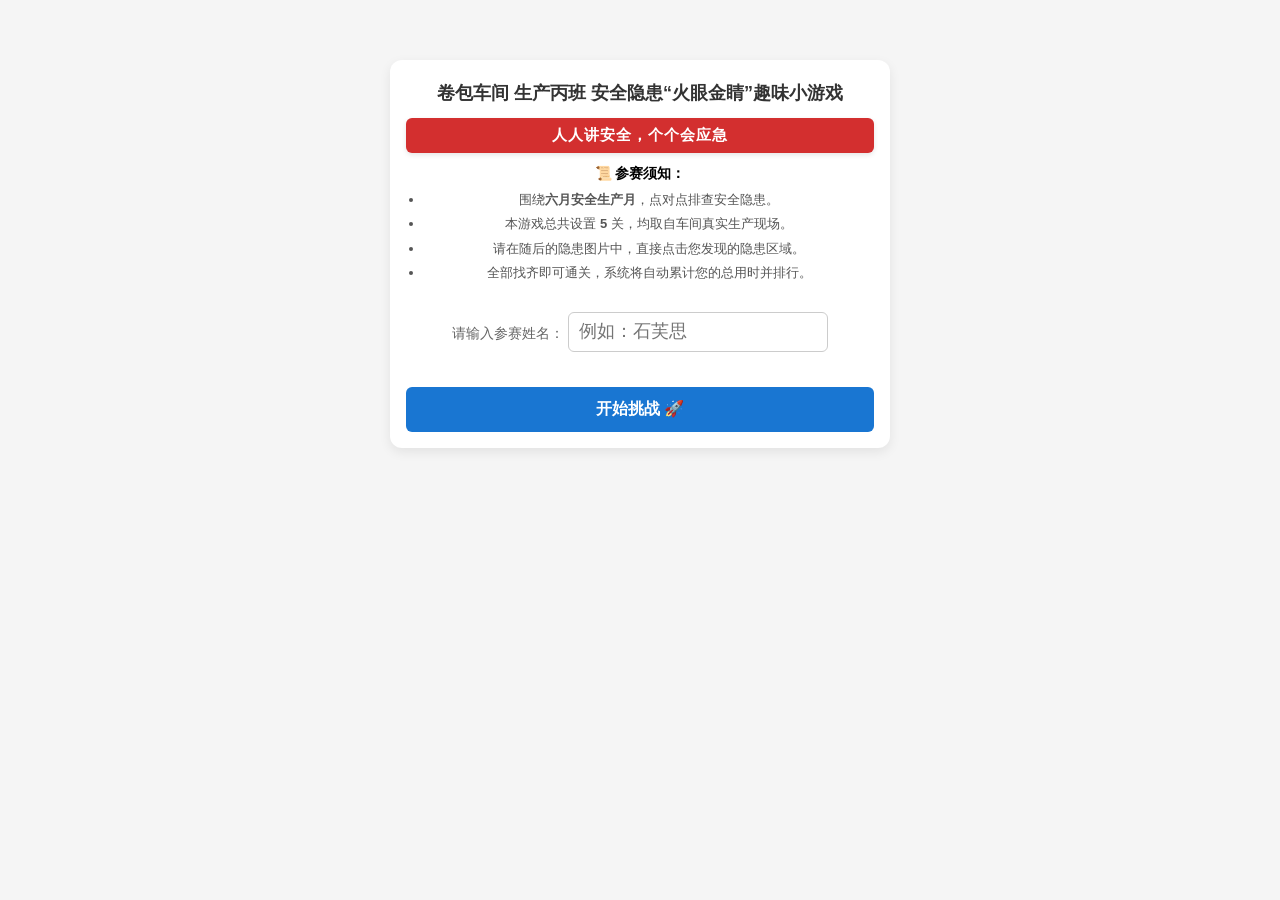
==== index.html @ e3a827d3 "Add files via upload" ====
<!DOCTYPE html>
<html lang="zh-CN">
<head>
    <meta charset="UTF-8">
    <meta name="viewport" content="width=device-width, initial-scale=1.0, maximum-scale=1.0, user-scalable=no, viewport-fit=cover">
    <title>卷包车间 生产丙班 安全隐患“火眼金睛”趣味小游戏</title>
    <link rel="stylesheet" href="style.css">
    <style>
        /* 📱 移动端全局重置：预防微信自带底色与多余滚动条 */
        * {
            box-sizing: border-box;
            -webkit-tap-highlight-color: transparent; /* 消除移动端点击高亮蓝框 */
        }
        body {
            margin: 0;
            padding: 10px;
            background-color: #f5f5f5;
            font-family: -apple-system, BlinkMacSystemFont, "Segoe UI", Roboto, Helvetica, Arial, sans-serif;
        }
        .container {
            max-width: 500px; /* 适配手机黄金宽度 */
            margin: 0 auto;
        }
        .card {
            background: #ffffff;
            border-radius: 12px;
            padding: 16px;
            box-shadow: 0 4px 12px rgba(0,0,0,0.08);
            margin-bottom: 15px;
        }
        h2 {
            font-size: 18px;
            text-align: center;
            line-height: 1.4;
            color: #333;
            margin-top: 5px;
        }
        /* 主题标语横幅排版自适应 */
        .slogan-banner {
            background: #d32f2f;
            color: #ffffff;
            padding: 8px 12px;
            font-weight: bold;
            font-size: 15px;
            letter-spacing: 1px;
            border-radius: 6px;
            margin: 12px 0;
            text-align: center;
            box-shadow: 0 2px 5px rgba(0,0,0,0.1);
        }
        /* 优化说明文字 */
        .rule-box h4 { margin: 5px 0; font-size: 14px; }
        .rule-box ul {
            padding-left: 18px;
            margin: 8px 0;
        }
        .rule-box li {
            margin-bottom: 6px;
            line-height: 1.4;
            font-size: 13px;
            color: #555;
        }
        /* 游戏图片容器适配 */
        #game-container {
            position: relative;
            display: block;
            width: 100%;
            margin: 10px auto;
            background: #000;
            border-radius: 8px;
            overflow: hidden;
        }
        #game-image {
            display: block;
            width: 100%;
            height: auto;
        }
        /* ✍️ 已改回红框：边框改为红色（#d32f2f），背景为半透明淡红 */
        .rect-marker {
            position: absolute;
            border: 3px solid #d32f2f;
            background-color: rgba(211, 47, 47, 0.2);
            box-sizing: border-box;
            z-index: 10;
        }
        /* 信息面板手机版并排栅格 */
        .info-panel {
            display: grid;
            grid-template-columns: 1fr 1fr;
            gap: 8px;
            margin-bottom: 10px;
        }
        .info-item {
            background: #f8f9fa;
            padding: 8px;
            border-radius: 6px;
            font-size: 12px;
            text-align: center;
            border: 1px solid #e9ecef;
        }
        .progress-highlight { color: #2e7d32; font-weight: bold; }
        .timer-highlight { color: #d32f2f; font-weight: bold; }
        
        /* 提示框与多隐患堆叠 */
        #message-box {
            margin-top: 10px;
            min-height: 50px;
        }
        .success-tip {
            background: #e8f5e9;
            border-left: 4px solid #2e7d32;
            padding: 10px;
            border-radius: 4px;
            font-size: 13px;
            color: #1b5e20;
        }
        .hazard-item-tip {
            margin-bottom: 8px;
            padding-bottom: 6px;
            border-bottom: 1px dashed rgba(46, 125, 50, 0.2);
        }
        .hazard-item-tip:last-child { margin-bottom: 0; padding-bottom: 0; border-bottom: none; }
        
        /* 按钮与交互 */
        .input-group { margin: 15px 0; }
        .input-group input {
            width: 100%;
            padding: 12px;
            border: 1px solid #ccc;
            border-radius: 6px;
            font-size: 15px;
            margin-top: 5px;
        }
        /* ✍️ 首页开始挑战按钮：已按要求改为蓝色（#1976d2） */
        .btn-primary {
            background-color: #1976d2;
            color: white;
            border: none;
            padding: 12px;
            font-size: 16px;
            font-weight: bold;
            border-radius: 6px;
            width: 100%;
            cursor: pointer;
        }
        .btn-primary:hover {
            background-color: #115293;
        }
        .btn-next-step {
            background-color: #2e7d32;
            color: white;
            border: none;
            padding: 12px;
            font-size: 16px;
            font-weight: bold;
            border-radius: 6px;
            width: 100%;
            cursor: pointer;
            margin-top: 10px;
            animation: pulse 1.5s infinite;
        }
        
        /* 排行榜自适应表格 */
        .leaderboard-box {
            background: #fff;
            border-radius: 8px;
            padding: 10px;
        }
        .leaderboard-title {
            font-weight: bold;
            color: #333;
            margin-bottom: 8px;
            font-size: 15px;
            text-align: center;
        }
        .leaderboard-table {
            width: 100%;
            border-collapse: collapse;
            font-size: 13px;
        }
        .leaderboard-table th, .leaderboard-table td {
            padding: 8px 4px;
            text-align: center;
            border-bottom: 1px solid #eee;
        }
        .rank-1 { color: #d32f2f; font-weight: bold; }
        .rank-2 { color: #ef6c00; font-weight: bold; }
        .rank-3 { color: #fbc02d; font-weight: bold; }

        @keyframes pulse {
            0% { transform: scale(1); }
            50% { transform: scale(1.01); }
            100% { transform: scale(1); }
        }
    </style>
</head>
<body>

    <div class="container">
        <div id="start-screen" class="card">
            <h2>卷包车间 生产丙班 安全隐患“火眼金睛”趣味小游戏</h2>
            <div class="slogan-banner">人人讲安全，个个会应急</div>

            <div class="rule-box">
                <h4>📜 参赛须知：</h4>
                <ul>
                    <li>围绕<strong>六月安全生产月</strong>，点对点排查安全隐患。</li>
                    <li>本游戏总共设置 <strong>5</strong> 关，均取自车间真实生产现场。</li>
                    <li>请在随后的隐患图片中，直接点击您发现的隐患区域。</li>
                    <li>全部找齐即可通关，系统将自动累计您的总用时并排行。</li>
                </ul>
            </div>
            <div class="input-group">
                <label for="player-name" style="font-size: 14px; color: #666;">请输入参赛姓名：</label>
                <input type="text" id="player-name" placeholder="例如：石芙思" autocomplete="off">
            </div>
            <button id="start-btn" class="btn-primary">开始挑战 🚀</button>
        </div>

        <div id="game-screen" class="card" style="display: none;">
            <div class="info-panel">
                <div id="player-display" class="info-item">当前玩家：-</div>
                <div id="level-display" class="info-item">第 1 / 5 关</div>
                <div id="progress" class="info-item progress-highlight">已找到：0 / 0</div>
                <div id="timer" class="info-item timer-highlight">用时：0 秒</div>
            </div>

            <div id="game-container">
                <img id="game-image" src="" alt="安全隐患图片" draggable="false">
            </div>

            <div id="message-box">
                <div id="message" style="text-align:center; font-size:14px; color:#666;">🎯 请点击图片找出本处隐藏的安全隐患！</div>
            </div>
            
            <div id="action-area" style="display: none;">
                <button id="next-stage-btn" class="btn-next-step">下一关 ➡️</button>
            </div>
        </div>

        <div id="finish-screen" class="card" style="display: none;">
            <div style="background:#2e7d32; color:white; text-align:center; padding:10px; border-radius:6px; font-weight:bold; margin-bottom:10px;">🎉 恭喜通关！</div>
            <h3 id="finish-player" style="text-align:center; margin:5px 0; font-size:16px;">参赛员工：-</h3>
            <h2 id="final-time" style="color: #d32f2f; margin: 10px 0; text-align:center;">最终通关成绩：- 秒</h2>
            
            <hr style="border: 0; border-top: 1px dashed #ccc; margin: 15px 0;">
            
            <div id="leaderboard-area"></div>
            
            <button onclick="window.location.reload();" style="background:#666; color:white; border:none; padding:12px; font-size:15px; border-radius:6px; margin-top: 15px; width: 100%;">再玩一次 🔄</button>
        </div>
    </div>

    <script>
        const startScreen = document.getElementById("start-screen");
        const gameScreen = document.getElementById("game-screen");
        const finishScreen = document.getElementById("finish-screen");
        const startBtn = document.getElementById("start-btn");
        const playerNameInput = document.getElementById("player-name");
        const playerDisplay = document.getElementById("player-display");
        const levelDisplay = document.getElementById("level-display");
        const progressDisplay = document.getElementById("progress");
        const timerDisplay = document.getElementById("timer");
        const image = document.getElementById("game-image");
        const message = document.getElementById("message");
        const finishPlayer = document.getElementById("finish-player");
        const finalTime = document.getElementById("final-time");
        
        const actionArea = document.getElementById("action-area");
        const nextStageBtn = document.getElementById("next-stage-btn");

        let playerName = "";
        let startTime;
        let timerInterval;
        let currentLevel = 0;
        let foundHazards = [];
        let isLevelCompleted = false;

        const levels = [
            {
                image: "images/photo1.jpg",
                hazards: [
                    { xMin: 0.355, yMin: 0.080, xMax: 0.770, yMax: 0.295, title: "警示标识翘边脱落", desc: "“当心触电”安全警示标识脱胶翘起，未起到牢固标识提示作用。" },
                    { xMin: 0.180, yMin: 0.608, xMax: 0.440, yMax: 0.877, title: "工业插座保护盖未关闭", desc: "区域内多个蓝色及红色插座的保护盖均处于敞开状态，极易积灰受潮或引发触电。" }
                ]
            },
            {
                image: "images/photo2.jpg",
                hazards: [
                    { xMin: 0.115, yMin: 0.165, xMax: 0.595, yMax: 0.810, title: "消防安全门未关闭", desc: "破支室的常闭式防火消防门处于大开状态，属于消防隐患。" }
                ]
            },
            {
                image: "images/photo3.jpg",
                hazards: [
                    { xMin: 0.655, yMin: 0.295, xMax: 0.840, yMax: 0.445, title: "现场违规佩戴娱乐耳机", desc: "生产作业人员佩戴蓝牙耳机，无法有效保护听力健康，也会导致分心。" }
                ]
            },
            {
                image: "images/photo4.jpg",
                hazards: [
                    { xMin: 0.295, yMin: 0.795, xMax: 0.575, yMax: 1.000, title: "机台上遗留内六角扳手", desc: "工具随意搁置在机台表面，有可能因震动滑落卷入机械引发伤害。" }
                ]
            },
            {
                image: "images/photo5.jpg",
                hazards: [
                    { xMin: 0.400, yMin: 0.095, xMax: 0.680, yMax: 0.295, title: "上方灭火器压力超标", desc: "灭火器指针位于黄色超压区域，长时间高压可能导致瓶体损伤。" },
                    { xMin: 0.400, yMin: 0.755, xMax: 0.680, yMax: 0.965, title: "下方灭火器压力不足", desc: "灭火器压力表指针明显停留在红色欠压区域，火灾时将无法正常喷射。" }
                ]
            }
        ];

        startBtn.addEventListener("click", () => {
            playerName = playerNameInput.value.trim();
            if (playerName === "") {
                alert("请输入姓名");
                return;
            }
            startScreen.style.display = "none";
            gameScreen.style.display = "block";
            playerDisplay.innerHTML = "当前玩家：" + playerName;

            startTime = Date.now();
            timerInterval = setInterval(updateTimer, 1000);
            loadLevel(0);
        });

        function updateTimer() {
            if (isLevelCompleted) return;
            const seconds = Math.floor((Date.now() - startTime) / 1000);
            timerDisplay.innerHTML = "用时：" + seconds + " 秒";
        }

        function loadLevel(index) {
            currentLevel = index;
            foundHazards = [];
            isLevelCompleted = false;
            clearMarkers();
            actionArea.style.display = "none"; 
            message.className = ""; 

            const level = levels[index];
            image.src = level.image;

            levelDisplay.innerHTML = "第 " + (index + 1) + " / " + levels.length + " 关";
            progressDisplay.innerHTML = "已找到：" + 0 + " / " + level.hazards.length;
            message.innerHTML = "🎯 请点击图片找出本处隐藏的安全隐患！";
        }

        image.addEventListener("click", (e) => {
            if (isLevelCompleted) return; 

            const rect = image.getBoundingClientRect();
            const clickX = (e.clientX - rect.left) / rect.width;
            const clickY = (e.clientY - rect.top) / rect.height;

            const hazards = levels[currentLevel].hazards;
            let hit = false;

            hazards.forEach((h, index) => {
                if (foundHazards.includes(index)) return;

                if (clickX >= h.xMin && clickX <= h.xMax && clickY >= h.yMin && clickY <= h.yMax) {
                    hit = true;
                    foundHazards.push(index);
                    showRectMarker(h.xMin, h.yMin, h.xMax, h.yMax);

                    if (foundHazards.length === 1) {
                        message.innerHTML = "";
                    }
                    message.className = "success-tip";
                    
                    message.innerHTML += `
                        <div class="hazard-item-tip">
                            <strong>🏆 成功找出：【${h.title}】</strong><br>
                            ⚠️ <em>风险剖析：</em>${h.desc}
                        </div>
                    `;
                    
                    progressDisplay.innerHTML = "已找到：" + foundHazards.length + " / " + hazards.length;

                    if (foundHazards.length === hazards.length) {
                        isLevelCompleted = true; 
                        if (currentLevel === levels.length - 1) {
                            nextStageBtn.innerHTML = "游戏结束 (查看排行) 🏁";
                        } else {
                            nextStageBtn.innerHTML = "下一关 ➡️";
                        }
                        actionArea.style.display = "block";
                    }
                }
            });

            if (!hit) {
                const errTip = document.createElement("div");
                errTip.style.color = "#d32f2f";
                errTip.style.fontSize = "13px";
                errTip.style.marginTop = "5px";
                errTip.innerText = "❌ 观察得再仔细一点，此处未发现明显安全隐患。";
                
                const oldErr = message.querySelector(".click-error-temp");
                if(oldErr) oldErr.remove();
                
                errTip.className = "click-error-temp";
                message.appendChild(errTip);
            }
        });

        nextStageBtn.addEventListener("click", () => {
            if (currentLevel === levels.length - 1) {
                finishGame(); 
            } else {
                loadLevel(currentLevel + 1); 
            }
        });

        function showRectMarker(xMin, yMin, xMax, yMax) {
            const rectMarker = document.createElement("div");
            rectMarker.className = "rect-marker";
            rectMarker.style.left = (xMin * 100) + "%";
            rectMarker.style.top = (yMin * 100) + "%";
            rectMarker.style.width = ((xMax - xMin) * 100) + "%";
            rectMarker.style.height = ((yMax - yMin) * 100) + "%";
            document.getElementById("game-container").appendChild(rectMarker);
        }

        function clearMarkers() {
            document.querySelectorAll(".rect-marker").forEach(m => m.remove());
        }

        function finishGame() {
            clearInterval(timerInterval);
            gameScreen.style.display = "none";
            finishScreen.style.display = "block";
            
            const totalSeconds = Math.floor((Date.now() - startTime) / 1000);
            finishPlayer.innerHTML = "参赛员工：" + playerName;
            finalTime.innerHTML = "最终通关成绩：" + totalSeconds + " 秒";
            
            saveScoreToLeaderboard(playerName, totalSeconds);
        }

        function saveScoreToLeaderboard(name, time) {
            let scores = JSON.parse(localStorage.getItem("safety_leaderboard")) || [];
            const existingIndex = scores.findIndex(item => item.name === name);
            if (existingIndex > -1) { 
                if (time < scores[existingIndex].time) { scores[existingIndex].time = time; } 
            } else { 
                scores.push({ name: name, time: time, date: new Date().toLocaleString() }); 
            }
            scores.sort((a, b) => a.time - b.time);
            localStorage.setItem("safety_leaderboard", JSON.stringify(scores));
            renderLeaderboard(scores);
        }

        function renderLeaderboard(scores) {
            let boardBox = document.getElementById("leaderboard-area");
            if (!boardBox) {
                boardBox = document.createElement("div");
                boardBox.id = "leaderboard-area";
                boardBox.className = "leaderboard-box";
                finishScreen.appendChild(boardBox);
            }
            
            let rowsHtml = "";
            scores.slice(0, 10).forEach((item, idx) => {
                let rankClass = idx < 3 ? `rank-${idx + 1}` : "";
                rowsHtml += `
                    <tr>
                        <td class="${rankClass}">第 ${idx + 1} 名</td>
                        <td><strong>${item.name}</strong></td>
                        <td style="color:#d32f2f; font-weight:bold;">${item.time} 秒</td>
                    </tr>
                `;
            });

            boardBox.innerHTML = `
                <div class="leaderboard-title">📊 “火眼金睛” · 实时排行榜</div>
                <table class="leaderboard-table">
                    <thead>
                        <tr><th>名次</th><th>姓名</th><th>时间</th></tr>
                    </thead>
                    <tbody>
                        ${rowsHtml || '<tr><td colspan="3" style="text-align:center;">暂无挑战记录数据</td></tr>'}
                    </tbody>
                </table>
            `;
        }
    </script>
</body>
</html>
---- style.css ----
body {

    margin: 0;

    padding: 20px;

    font-family: "Microsoft YaHei", sans-serif;

    background: #f5f7fa;

    text-align: center;
}

.card {

    max-width: 700px;

    margin: 50px auto;

    background: white;

    padding: 30px;

    border-radius: 12px;

    box-shadow: 0 2px 10px rgba(0,0,0,0.1);
}

h1 {

    color: #d32f2f;

    margin-bottom: 10px;
}

h2 {

    margin: 8px 0;
}

.tip {

    color: #666;

    margin: 20px 0;
}

#player-name {

    width: 260px;

    height: 40px;

    font-size: 18px;

    padding: 5px 10px;

    margin-top: 15px;
}

button {

    margin-top: 20px;

    width: 160px;

    height: 45px;

    font-size: 18px;

    cursor: pointer;

    border: none;

    border-radius: 8px;

    background: #1976d2;

    color: white;
}

button:hover {

    opacity: 0.9;
}

.header {

    margin-bottom: 15px;
}

.info-panel {

    display: flex;

    justify-content: center;

    flex-wrap: wrap;

    gap: 15px;

    margin-bottom: 15px;
}

.info-panel div {

    background: white;

    padding: 10px 15px;

    border-radius: 8px;

    box-shadow: 0 1px 5px rgba(0,0,0,0.1);

    font-weight: bold;
}

#timer {

    color: #d32f2f;
}

#game-container {

    position: relative;

    display: inline-block;

    max-width: 95vw;
}

#game-image {

    max-width: 95vw;

    max-height: 75vh;

    border: 2px solid #ccc;

    border-radius: 8px;

    display: block;
}

.marker {

    position: absolute;

    width: 40px;

    height: 40px;

    border: 4px solid red;

    border-radius: 50%;

    pointer-events: none;

    box-sizing: border-box;

    transform: translate(-50%, -50%);
}

#message {

    margin-top: 20px;

    font-size: 20px;

    font-weight: bold;

    min-height: 80px;
}

#coords {

    margin-top: 10px;

    color: #888;

    font-size: 14px;
}

.success {

    color: green;
}

.error {

    color: red;
}

#finish-screen {

    margin-top: 50px;
}

#final-time {

    color: #d32f2f;
}

@media (max-width: 768px) {

    body {

        padding: 10px;
    }

    h1 {

        font-size: 24px;
    }

    h2 {

        font-size: 18px;
    }

    .info-panel {

        gap: 8px;
    }

    .info-panel div {

        font-size: 14px;
    }

    button {

        width: 140px;

        height: 42px;
    }
}
/* 1. 放大一倍的贴纸翘边红圈样式 */
.large-marker {
    width: 80px !important;       /* 宽度加倍（原先如果是40px的话） */
    height: 80px !important;      /* 高度加倍 */
    margin-left: -40px !important; /* 维持圆心居中对齐 */
    margin-top: -40px !important;  /* 维持圆心居中对齐 */
    border: 4px solid #ff0000 !important; /* 让大圈更显眼 */
}

/* 2. 插座专用：红色边框判定矩形框 */
.rect-marker {
    position: absolute;
    border: 3px solid #ff0000;
    background-color: rgba(255, 0, 0, 0.15); /* 淡淡的半透明红色填充，效果极佳 */
    box-shadow: 0 0 10px #ff0000;
    pointer-events: none; /* 防止遮挡后续点击 */
    box-sizing: border-box;
    z-index: 10;
}
.rect-marker {
    position: absolute;
    border: 3px solid #ff0000;
    background-color: rgba(255, 0, 0, 0.18); /* 极佳的视觉高亮填充 */
    box-shadow: 0 0 12px #ff0000;
    pointer-events: none;
    box-sizing: border-box;
    z-index: 10;
    border-radius: 4px; /* 让直角稍微圆滑一点，更好看 */
}
.rect-marker {
    position: absolute;
    border: 3px solid #f44336;
    background-color: rgba(244, 67, 54, 0.25); /* 25% 不透明度的亮红，完美匹配你画图的视觉反馈 */
    box-shadow: 0 0 10px #f44336;
    pointer-events: none; /* 极其重要：确保生成红框后不会阻挡后续其他地方的点击 */
    box-sizing: border-box;
    z-index: 10;
}
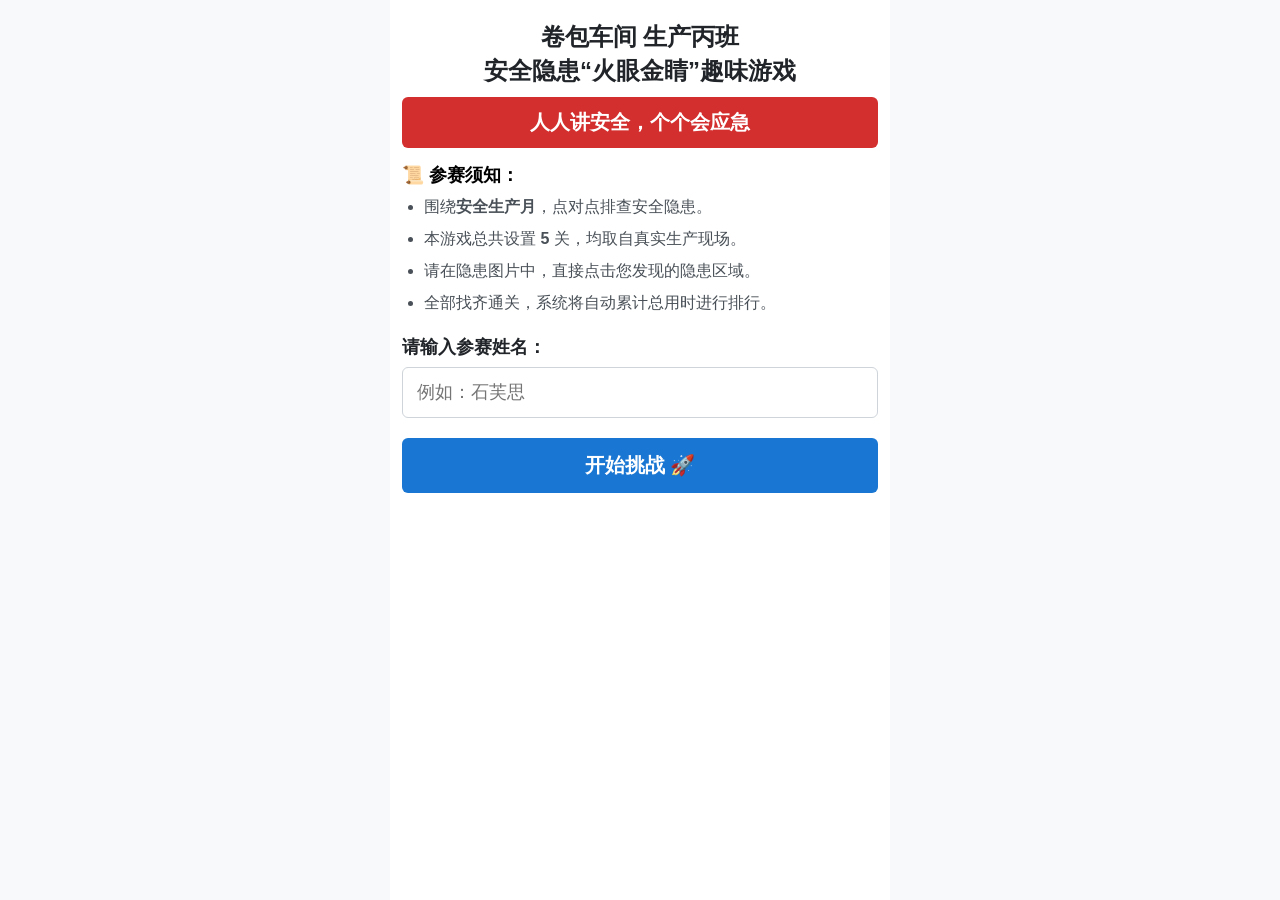
==== commit 477a11b1: "Add files via upload" ====
--- a/index.html
+++ b/index.html
@@ -3,71 +3,63 @@
 <head>
     <meta charset="UTF-8">
     <meta name="viewport" content="width=device-width, initial-scale=1.0, maximum-scale=1.0, user-scalable=no, viewport-fit=cover">
-    <title>卷包车间 生产丙班 安全隐患“火眼金睛”趣味小游戏</title>
-    <link rel="stylesheet" href="style.css">
+    <title>卷包车间 生产丙班 安全隐患“火眼金睛”</title>
+    <script src="https://cdn.jsdelivr.net/npm/leancloud-storage@4.12.0/dist/av-min.js"></script>
     <style>
-        /* 📱 移动端全局重置：预防微信自带底色与多余滚动条 */
         * {
             box-sizing: border-box;
-            -webkit-tap-highlight-color: transparent; /* 消除移动端点击高亮蓝框 */
+            -webkit-tap-highlight-color: transparent;
         }
         body {
             margin: 0;
-            padding: 10px;
-            background-color: #f5f5f5;
-            font-family: -apple-system, BlinkMacSystemFont, "Segoe UI", Roboto, Helvetica, Arial, sans-serif;
+            padding: 0;
+            background-color: #f8f9fa;
+            font-family: -apple-system, BlinkMacSystemFont, "Segoe UI", Roboto, sans-serif;
+            color: #212529;
         }
         .container {
-            max-width: 500px; /* 适配手机黄金宽度 */
+            width: 100%;
+            max-width: 500px;
             margin: 0 auto;
-        }
+            min-height: 100vh;
+            display: flex;
+            flex-direction: column;
+        }
+        
         .card {
             background: #ffffff;
-            border-radius: 12px;
-            padding: 16px;
-            box-shadow: 0 4px 12px rgba(0,0,0,0.08);
-            margin-bottom: 15px;
-        }
+            padding: 12px;
+            width: 100%;
+            flex: 1;
+        }
+        
+        /* 标题字号加大 */
         h2 {
-            font-size: 18px;
+            font-size: 24px;
             text-align: center;
             line-height: 1.4;
-            color: #333;
-            margin-top: 5px;
-        }
-        /* 主题标语横幅排版自适应 */
+            margin: 8px 0;
+        }
         .slogan-banner {
             background: #d32f2f;
             color: #ffffff;
-            padding: 8px 12px;
+            padding: 12px;
             font-weight: bold;
-            font-size: 15px;
-            letter-spacing: 1px;
-            border-radius: 6px;
-            margin: 12px 0;
+            font-size: 20px;
+            border-radius: 6px;
+            margin: 10px 0 15px 0;
             text-align: center;
-            box-shadow: 0 2px 5px rgba(0,0,0,0.1);
-        }
-        /* 优化说明文字 */
-        .rule-box h4 { margin: 5px 0; font-size: 14px; }
-        .rule-box ul {
-            padding-left: 18px;
-            margin: 8px 0;
-        }
-        .rule-box li {
-            margin-bottom: 6px;
-            line-height: 1.4;
-            font-size: 13px;
-            color: #555;
-        }
-        /* 游戏图片容器适配 */
+        }
+        .rule-box h4 { margin: 8px 0; font-size: 18px; color: #000; }
+        .rule-box ul { padding-left: 22px; margin: 8px 0; }
+        .rule-box li { margin-bottom: 8px; line-height: 1.5; font-size: 16px; color: #495057; }
+        
         #game-container {
             position: relative;
             display: block;
             width: 100%;
-            margin: 10px auto;
+            margin: 0 auto 6px auto; /* 压缩间距 */
             background: #000;
-            border-radius: 8px;
             overflow: hidden;
         }
         #game-image {
@@ -75,143 +67,115 @@
             width: 100%;
             height: auto;
         }
-        /* ✍️ 已改回红框：边框改为红色（#d32f2f），背景为半透明淡红 */
         .rect-marker {
             position: absolute;
-            border: 3px solid #d32f2f;
-            background-color: rgba(211, 47, 47, 0.2);
+            border: 3.5px solid #d32f2f;
+            background-color: rgba(211, 47, 47, 0.22);
             box-sizing: border-box;
             z-index: 10;
         }
-        /* 信息面板手机版并排栅格 */
+        
+        /* 顶部状态栏字号明显放大，加粗显示 */
         .info-panel {
             display: grid;
             grid-template-columns: 1fr 1fr;
-            gap: 8px;
-            margin-bottom: 10px;
+            gap: 6px;
+            margin-bottom: 6px;
         }
         .info-item {
-            background: #f8f9fa;
-            padding: 8px;
-            border-radius: 6px;
-            font-size: 12px;
+            background: #f1f3f5;
+            padding: 8px 4px;
+            border-radius: 6px;
+            font-size: 16px;
+            font-weight: bold;
             text-align: center;
-            border: 1px solid #e9ecef;
-        }
-        .progress-highlight { color: #2e7d32; font-weight: bold; }
-        .timer-highlight { color: #d32f2f; font-weight: bold; }
-        
-        /* 提示框与多隐患堆叠 */
+            border: 1px solid #dee2e6;
+        }
+        .progress-highlight { color: #2e7d32; }
+        .timer-highlight { color: #d32f2f; }
+        
+        /* 底部提示框极致优化：字号大，压缩无用补白 */
         #message-box {
-            margin-top: 10px;
-            min-height: 50px;
+            margin-top: 2px;
+            min-height: 40px;
         }
         .success-tip {
             background: #e8f5e9;
-            border-left: 4px solid #2e7d32;
-            padding: 10px;
+            border-left: 6px solid #2e7d32;
+            padding: 6px 10px;
             border-radius: 4px;
-            font-size: 13px;
+            font-size: 17px;
             color: #1b5e20;
+            line-height: 1.4;
         }
         .hazard-item-tip {
-            margin-bottom: 8px;
-            padding-bottom: 6px;
-            border-bottom: 1px dashed rgba(46, 125, 50, 0.2);
-        }
-        .hazard-item-tip:last-child { margin-bottom: 0; padding-bottom: 0; border-bottom: none; }
-        
-        /* 按钮与交互 */
-        .input-group { margin: 15px 0; }
+            margin-bottom: 2px;
+            padding-bottom: 2px;
+        }
+        
+        .input-group { margin: 20px 0; }
+        .input-group label { font-size: 18px; font-weight: bold; }
         .input-group input {
             width: 100%;
-            padding: 12px;
-            border: 1px solid #ccc;
-            border-radius: 6px;
-            font-size: 15px;
-            margin-top: 5px;
-        }
-        /* ✍️ 首页开始挑战按钮：已按要求改为蓝色（#1976d2） */
+            padding: 14px;
+            border: 1px solid #ced4da;
+            border-radius: 6px;
+            font-size: 18px;
+            margin-top: 8px;
+        }
+        
+        /* 下一关按钮 */
         .btn-primary {
             background-color: #1976d2;
             color: white;
             border: none;
-            padding: 12px;
-            font-size: 16px;
+            padding: 14px;
+            font-size: 20px;
             font-weight: bold;
             border-radius: 6px;
             width: 100%;
             cursor: pointer;
-        }
-        .btn-primary:hover {
-            background-color: #115293;
         }
         .btn-next-step {
             background-color: #2e7d32;
             color: white;
             border: none;
-            padding: 12px;
-            font-size: 16px;
+            padding: 14px;
+            font-size: 20px;
             font-weight: bold;
             border-radius: 6px;
             width: 100%;
             cursor: pointer;
-            margin-top: 10px;
-            animation: pulse 1.5s infinite;
-        }
-        
-        /* 排行榜自适应表格 */
-        .leaderboard-box {
-            background: #fff;
-            border-radius: 8px;
-            padding: 10px;
-        }
-        .leaderboard-title {
-            font-weight: bold;
-            color: #333;
-            margin-bottom: 8px;
-            font-size: 15px;
-            text-align: center;
-        }
-        .leaderboard-table {
-            width: 100%;
-            border-collapse: collapse;
-            font-size: 13px;
-        }
-        .leaderboard-table th, .leaderboard-table td {
-            padding: 8px 4px;
-            text-align: center;
-            border-bottom: 1px solid #eee;
-        }
+            margin-top: 4px;
+        }
+        
+        .leaderboard-box { background: #fff; border-radius: 8px; padding: 5px; }
+        .leaderboard-title { font-weight: bold; color: #333; margin-bottom: 10px; font-size: 18px; text-align: center; }
+        .leaderboard-table { width: 100%; border-collapse: collapse; font-size: 16px; }
+        .leaderboard-table th, .leaderboard-table td { padding: 10px 4px; text-align: center; border-bottom: 1px solid #dee2e6; }
         .rank-1 { color: #d32f2f; font-weight: bold; }
         .rank-2 { color: #ef6c00; font-weight: bold; }
         .rank-3 { color: #fbc02d; font-weight: bold; }
-
-        @keyframes pulse {
-            0% { transform: scale(1); }
-            50% { transform: scale(1.01); }
-            100% { transform: scale(1); }
-        }
     </style>
 </head>
 <body>
 
     <div class="container">
         <div id="start-screen" class="card">
-            <h2>卷包车间 生产丙班 安全隐患“火眼金睛”趣味小游戏</h2>
+            <h2>卷包车间 生产丙班<br>安全隐患“火眼金睛”趣味游戏</h2>
             <div class="slogan-banner">人人讲安全，个个会应急</div>
 
             <div class="rule-box">
                 <h4>📜 参赛须知：</h4>
                 <ul>
-                    <li>围绕<strong>六月安全生产月</strong>，点对点排查安全隐患。</li>
-                    <li>本游戏总共设置 <strong>5</strong> 关，均取自车间真实生产现场。</li>
-                    <li>请在随后的隐患图片中，直接点击您发现的隐患区域。</li>
-                    <li>全部找齐即可通关，系统将自动累计您的总用时并排行。</li>
+                    <li>围绕<strong>安全生产月</strong>，点对点排查安全隐患。</li>
+                    <li>本游戏总共设置 <strong>5</strong> 关，均取自真实生产现场。</li>
+                    <li>请在隐患图片中，直接点击您发现的隐患区域。</li>
+                    <li>全部找齐通关，系统将自动累计总用时进行排行。</li>
                 </ul>
             </div>
             <div class="input-group">
-                <label for="player-name" style="font-size: 14px; color: #666;">请输入参赛姓名：</label>
+                <label for="player-name">请输入参赛姓名：</label>
                 <input type="text" id="player-name" placeholder="例如：石芙思" autocomplete="off">
             </div>
             <button id="start-btn" class="btn-primary">开始挑战 🚀</button>
@@ -219,7 +183,7 @@
 
         <div id="game-screen" class="card" style="display: none;">
             <div class="info-panel">
-                <div id="player-display" class="info-item">当前玩家：-</div>
+                <div id="player-display" class="info-item">玩家：-</div>
                 <div id="level-display" class="info-item">第 1 / 5 关</div>
                 <div id="progress" class="info-item progress-highlight">已找到：0 / 0</div>
                 <div id="timer" class="info-item timer-highlight">用时：0 秒</div>
@@ -230,7 +194,7 @@
             </div>
 
             <div id="message-box">
-                <div id="message" style="text-align:center; font-size:14px; color:#666;">🎯 请点击图片找出本处隐藏的安全隐患！</div>
+                <div id="message" style="text-align:center; font-size:16px; font-weight: 500; color:#555; padding: 2px 0;">🎯 请点击图片找出本处隐藏的安全隐患！</div>
             </div>
             
             <div id="action-area" style="display: none;">
@@ -239,19 +203,32 @@
         </div>
 
         <div id="finish-screen" class="card" style="display: none;">
-            <div style="background:#2e7d32; color:white; text-align:center; padding:10px; border-radius:6px; font-weight:bold; margin-bottom:10px;">🎉 恭喜通关！</div>
-            <h3 id="finish-player" style="text-align:center; margin:5px 0; font-size:16px;">参赛员工：-</h3>
-            <h2 id="final-time" style="color: #d32f2f; margin: 10px 0; text-align:center;">最终通关成绩：- 秒</h2>
+            <div style="background:#2e7d32; color:white; text-align:center; padding:12px; border-radius:6px; font-weight:bold; font-size: 20px; margin-bottom:12px;">🎉 恭喜通关！</div>
+            <h3 id="finish-player" style="text-align:center; margin:5px 0; font-size:20px;">参赛员工：-</h3>
+            <h2 id="final-time" style="color: #d32f2f; margin: 10px 0; text-align:center; font-size: 26px;">最终通关成绩：- 秒</h2>
             
             <hr style="border: 0; border-top: 1px dashed #ccc; margin: 15px 0;">
             
             <div id="leaderboard-area"></div>
             
-            <button onclick="window.location.reload();" style="background:#666; color:white; border:none; padding:12px; font-size:15px; border-radius:6px; margin-top: 15px; width: 100%;">再玩一次 🔄</button>
+            <button onclick="window.location.reload();" style="background:#666; color:white; border:none; padding:14px; font-size:18px; font-weight:bold; border-radius:6px; margin-top: 15px; width: 100%;">再玩一次 🔄</button>
         </div>
     </div>
 
     <script>
+        // 如果后续需要启用联网排行，在这里填入你的密匙即可
+        const LEANCLOUD_APP_ID = "你的AppID"; 
+        const LEANCLOUD_APP_KEY = "你的AppKey";
+        const LEANCLOUD_SERVER_URL = `https://${LEANCLOUD_APP_ID.substring(0,8).toLowerCase()}.api.lncldglobal.com`;
+
+        let isCloudActive = false;
+        if(LEANCLOUD_APP_ID !== "你的AppID") {
+            try {
+                AV.init({ appId: LEANCLOUD_APP_ID, appKey: LEANCLOUD_APP_KEY, serverURL: LEANCLOUD_SERVER_URL });
+                isCloudActive = true;
+            } catch(e) { console.error(e); }
+        }
+
         const startScreen = document.getElementById("start-screen");
         const gameScreen = document.getElementById("game-screen");
         const finishScreen = document.getElementById("finish-screen");
@@ -265,62 +242,25 @@
         const message = document.getElementById("message");
         const finishPlayer = document.getElementById("finish-player");
         const finalTime = document.getElementById("final-time");
-        
         const actionArea = document.getElementById("action-area");
         const nextStageBtn = document.getElementById("next-stage-btn");
 
-        let playerName = "";
-        let startTime;
-        let timerInterval;
-        let currentLevel = 0;
-        let foundHazards = [];
-        let isLevelCompleted = false;
+        let playerName = ""; let startTime; let timerInterval; let currentLevel = 0; let foundHazards = []; let isLevelCompleted = false;
 
         const levels = [
-            {
-                image: "images/photo1.jpg",
-                hazards: [
-                    { xMin: 0.355, yMin: 0.080, xMax: 0.770, yMax: 0.295, title: "警示标识翘边脱落", desc: "“当心触电”安全警示标识脱胶翘起，未起到牢固标识提示作用。" },
-                    { xMin: 0.180, yMin: 0.608, xMax: 0.440, yMax: 0.877, title: "工业插座保护盖未关闭", desc: "区域内多个蓝色及红色插座的保护盖均处于敞开状态，极易积灰受潮或引发触电。" }
-                ]
-            },
-            {
-                image: "images/photo2.jpg",
-                hazards: [
-                    { xMin: 0.115, yMin: 0.165, xMax: 0.595, yMax: 0.810, title: "消防安全门未关闭", desc: "破支室的常闭式防火消防门处于大开状态，属于消防隐患。" }
-                ]
-            },
-            {
-                image: "images/photo3.jpg",
-                hazards: [
-                    { xMin: 0.655, yMin: 0.295, xMax: 0.840, yMax: 0.445, title: "现场违规佩戴娱乐耳机", desc: "生产作业人员佩戴蓝牙耳机，无法有效保护听力健康，也会导致分心。" }
-                ]
-            },
-            {
-                image: "images/photo4.jpg",
-                hazards: [
-                    { xMin: 0.295, yMin: 0.795, xMax: 0.575, yMax: 1.000, title: "机台上遗留内六角扳手", desc: "工具随意搁置在机台表面，有可能因震动滑落卷入机械引发伤害。" }
-                ]
-            },
-            {
-                image: "images/photo5.jpg",
-                hazards: [
-                    { xMin: 0.400, yMin: 0.095, xMax: 0.680, yMax: 0.295, title: "上方灭火器压力超标", desc: "灭火器指针位于黄色超压区域，长时间高压可能导致瓶体损伤。" },
-                    { xMin: 0.400, yMin: 0.755, xMax: 0.680, yMax: 0.965, title: "下方灭火器压力不足", desc: "灭火器压力表指针明显停留在红色欠压区域，火灾时将无法正常喷射。" }
-                ]
-            }
+            { image: "images/photo1.jpg", hazards: [{ xMin: 0.355, yMin: 0.080, xMax: 0.770, yMax: 0.295, title: "警示标识翘边脱落", desc: "“当心触电”安全警示标识脱胶翘起，未起到牢固标识提示作用。" }, { xMin: 0.180, yMin: 0.608, xMax: 0.440, yMax: 0.877, title: "工业插座保护盖未关闭", desc: "区域内多个蓝色及红色插座的保护盖均处于敞开状态，极易积灰受潮或引发触电。" }] },
+            { image: "images/photo2.jpg", hazards: [{ xMin: 0.115, yMin: 0.165, xMax: 0.595, yMax: 0.810, title: "消防安全门未关闭", desc: "破支室的常闭式防火消防门处于大开状态，属于消防隐患。" }] },
+            { image: "images/photo3.jpg", hazards: [{ xMin: 0.655, yMin: 0.295, xMax: 0.840, yMax: 0.445, title: "现场违规佩戴娱乐耳机", desc: "生产作业人员佩戴蓝牙耳机，无法有效保护听力健康，也会导致分心。" }] },
+            { image: "images/photo4.jpg", hazards: [{ xMin: 0.295, yMin: 0.795, xMax: 0.575, yMax: 1.000, title: "机台上遗留内六角扳手", desc: "工具随意搁置在机台表面，有可能因震动滑落卷入机械引发伤害。" }] },
+            { image: "images/photo5.jpg", hazards: [{ xMin: 0.400, yMin: 0.095, xMax: 0.680, yMax: 0.295, title: "上方灭火器压力超标", desc: "灭火器指针位于黄色超压区域，长时间高压可能导致瓶体损伤。" }, { xMin: 0.400, yMin: 0.755, xMax: 0.680, yMax: 0.965, title: "下方灭火器压力不足", desc: "灭火器压力表指针明显停留在红色欠压区域，火灾时将无法正常喷射。" }] }
         ];
 
         startBtn.addEventListener("click", () => {
             playerName = playerNameInput.value.trim();
-            if (playerName === "") {
-                alert("请输入姓名");
-                return;
-            }
+            if (playerName === "") { alert("请输入姓名"); return; }
             startScreen.style.display = "none";
             gameScreen.style.display = "block";
-            playerDisplay.innerHTML = "当前玩家：" + playerName;
-
+            playerDisplay.innerHTML = "玩家：" + playerName;
             startTime = Date.now();
             timerInterval = setInterval(updateTimer, 1000);
             loadLevel(0);
@@ -333,60 +273,39 @@
         }
 
         function loadLevel(index) {
-            currentLevel = index;
-            foundHazards = [];
-            isLevelCompleted = false;
-            clearMarkers();
-            actionArea.style.display = "none"; 
-            message.className = ""; 
-
-            const level = levels[index];
-            image.src = level.image;
-
+            currentLevel = index; foundHazards = []; isLevelCompleted = false;
+            clearMarkers(); actionArea.style.display = "none"; message.className = "";
+            const level = levels[index]; 
+            
+            // 🚀 核心防缓存机制：通过 Date.now() 确保微信每次都必须向服务器索要新图
+            image.src = level.image + "?v=" + Date.now(); 
+            
             levelDisplay.innerHTML = "第 " + (index + 1) + " / " + levels.length + " 关";
             progressDisplay.innerHTML = "已找到：" + 0 + " / " + level.hazards.length;
             message.innerHTML = "🎯 请点击图片找出本处隐藏的安全隐患！";
         }
 
         image.addEventListener("click", (e) => {
-            if (isLevelCompleted) return; 
-
+            if (isLevelCompleted) return;
             const rect = image.getBoundingClientRect();
             const clickX = (e.clientX - rect.left) / rect.width;
             const clickY = (e.clientY - rect.top) / rect.height;
-
             const hazards = levels[currentLevel].hazards;
             let hit = false;
 
             hazards.forEach((h, index) => {
                 if (foundHazards.includes(index)) return;
-
                 if (clickX >= h.xMin && clickX <= h.xMax && clickY >= h.yMin && clickY <= h.yMax) {
-                    hit = true;
-                    foundHazards.push(index);
+                    hit = true; foundHazards.push(index);
                     showRectMarker(h.xMin, h.yMin, h.xMax, h.yMax);
-
-                    if (foundHazards.length === 1) {
-                        message.innerHTML = "";
-                    }
+                    if (foundHazards.length === 1) message.innerHTML = "";
                     message.className = "success-tip";
-                    
-                    message.innerHTML += `
-                        <div class="hazard-item-tip">
-                            <strong>🏆 成功找出：【${h.title}】</strong><br>
-                            ⚠️ <em>风险剖析：</em>${h.desc}
-                        </div>
-                    `;
-                    
+                    message.innerHTML += `<div class="hazard-item-tip"><strong>🏆 成功找出：【${h.title}】</strong><br>⚠️ <em>风险：</em>${h.desc}</div>`;
                     progressDisplay.innerHTML = "已找到：" + foundHazards.length + " / " + hazards.length;
 
                     if (foundHazards.length === hazards.length) {
-                        isLevelCompleted = true; 
-                        if (currentLevel === levels.length - 1) {
-                            nextStageBtn.innerHTML = "游戏结束 (查看排行) 🏁";
-                        } else {
-                            nextStageBtn.innerHTML = "下一关 ➡️";
-                        }
+                        isLevelCompleted = true;
+                        nextStageBtn.innerHTML = currentLevel === levels.length - 1 ? "完成挑战 (查看排行) 🏁" : "下一关 ➡️";
                         actionArea.style.display = "block";
                     }
                 }
@@ -394,98 +313,83 @@
 
             if (!hit) {
                 const errTip = document.createElement("div");
-                errTip.style.color = "#d32f2f";
-                errTip.style.fontSize = "13px";
-                errTip.style.marginTop = "5px";
-                errTip.innerText = "❌ 观察得再仔细一点，此处未发现明显安全隐患。";
-                
+                errTip.style.color = "#d32f2f"; errTip.style.fontSize = "15px"; errTip.style.marginTop = "4px"; errTip.style.textAlign = "center";
+                errTip.innerText = "❌ 观察得再仔细一点，此处未发现隐患。";
                 const oldErr = message.querySelector(".click-error-temp");
                 if(oldErr) oldErr.remove();
-                
                 errTip.className = "click-error-temp";
                 message.appendChild(errTip);
             }
         });
 
         nextStageBtn.addEventListener("click", () => {
-            if (currentLevel === levels.length - 1) {
-                finishGame(); 
-            } else {
-                loadLevel(currentLevel + 1); 
-            }
+            if (currentLevel === levels.length - 1) { finishGame(); } else { loadLevel(currentLevel + 1); }
         });
 
         function showRectMarker(xMin, yMin, xMax, yMax) {
             const rectMarker = document.createElement("div");
             rectMarker.className = "rect-marker";
-            rectMarker.style.left = (xMin * 100) + "%";
-            rectMarker.style.top = (yMin * 100) + "%";
-            rectMarker.style.width = ((xMax - xMin) * 100) + "%";
-            rectMarker.style.height = ((yMax - yMin) * 100) + "%";
+            rectMarker.style.left = (xMin * 100) + "%"; rectMarker.style.top = (yMin * 100) + "%";
+            rectMarker.style.width = ((xMax - xMin) * 100) + "%"; rectMarker.style.height = ((yMax - yMin) * 100) + "%";
             document.getElementById("game-container").appendChild(rectMarker);
         }
 
-        function clearMarkers() {
-            document.querySelectorAll(".rect-marker").forEach(m => m.remove());
-        }
+        function clearMarkers() { document.querySelectorAll(".rect-marker").forEach(m => m.remove()); }
 
         function finishGame() {
-            clearInterval(timerInterval);
-            gameScreen.style.display = "none";
-            finishScreen.style.display = "block";
-            
+            clearInterval(timerInterval); gameScreen.style.display = "none"; finishScreen.style.display = "block";
             const totalSeconds = Math.floor((Date.now() - startTime) / 1000);
             finishPlayer.innerHTML = "参赛员工：" + playerName;
             finalTime.innerHTML = "最终通关成绩：" + totalSeconds + " 秒";
-            
-            saveScoreToLeaderboard(playerName, totalSeconds);
-        }
-
-        function saveScoreToLeaderboard(name, time) {
+            handleLeaderboard(playerName, totalSeconds);
+        }
+
+        function handleLeaderboard(name, time) {
+            if(isCloudActive) {
+                document.getElementById("leaderboard-area").innerHTML = "<p style='text-align:center;font-size:16px;color:#666;'>正在加载联网实时大排行...</p>";
+                const ScoreRound = AV.Object.extend('ScoreRound');
+                const scoreItem = new ScoreRound();
+                scoreItem.set('username', name); scoreItem.set('scoreTime', time);
+                scoreItem.save().then(() => {
+                    const query = new AV.Query('ScoreRound');
+                    query.ascending('scoreTime'); query.limit(10);
+                    return query.find();
+                }).then((results) => {
+                    let rowsHtml = "";
+                    results.forEach((item, idx) => {
+                        let rankClass = idx < 3 ? `rank-${idx + 1}` : "";
+                        rowsHtml += `<tr><td class="${rankClass}">第 ${idx + 1} 名</td><td><strong>${item.get('username')||"匿名"}</strong></td><td style="color:#d32f2f;font-weight:bold;">${item.get('scoreTime')} 秒</td></tr>`;
+                    });
+                    renderTableHTML(rowsHtml);
+                }).catch(() => { useLocalFallback(name, time); });
+            } else {
+                useLocalFallback(name, time);
+            }
+        }
+
+        function useLocalFallback(name, time) {
             let scores = JSON.parse(localStorage.getItem("safety_leaderboard")) || [];
             const existingIndex = scores.findIndex(item => item.name === name);
-            if (existingIndex > -1) { 
-                if (time < scores[existingIndex].time) { scores[existingIndex].time = time; } 
-            } else { 
-                scores.push({ name: name, time: time, date: new Date().toLocaleString() }); 
-            }
+            if (existingIndex > -1) { if (time < scores[existingIndex].time) { scores[existingIndex].time = time; } } 
+            else { scores.push({ name: name, time: time }); }
             scores.sort((a, b) => a.time - b.time);
             localStorage.setItem("safety_leaderboard", JSON.stringify(scores));
-            renderLeaderboard(scores);
-        }
-
-        function renderLeaderboard(scores) {
-            let boardBox = document.getElementById("leaderboard-area");
-            if (!boardBox) {
-                boardBox = document.createElement("div");
-                boardBox.id = "leaderboard-area";
-                boardBox.className = "leaderboard-box";
-                finishScreen.appendChild(boardBox);
-            }
             
             let rowsHtml = "";
             scores.slice(0, 10).forEach((item, idx) => {
                 let rankClass = idx < 3 ? `rank-${idx + 1}` : "";
-                rowsHtml += `
-                    <tr>
-                        <td class="${rankClass}">第 ${idx + 1} 名</td>
-                        <td><strong>${item.name}</strong></td>
-                        <td style="color:#d32f2f; font-weight:bold;">${item.time} 秒</td>
-                    </tr>
-                `;
+                rowsHtml += `<tr><td class="${rankClass}">第 ${idx + 1} 名</td><td><strong>${item.name}</strong></td><td style="color:#d32f2f;font-weight:bold;">${item.time} 秒</td></tr>`;
             });
-
-            boardBox.innerHTML = `
+            renderTableHTML(rowsHtml);
+        }
+
+        function renderTableHTML(rowsHtml) {
+            document.getElementById("leaderboard-area").innerHTML = `
                 <div class="leaderboard-title">📊 “火眼金睛” · 实时排行榜</div>
                 <table class="leaderboard-table">
-                    <thead>
-                        <tr><th>名次</th><th>姓名</th><th>时间</th></tr>
-                    </thead>
-                    <tbody>
-                        ${rowsHtml || '<tr><td colspan="3" style="text-align:center;">暂无挑战记录数据</td></tr>'}
-                    </tbody>
-                </table>
-            `;
+                    <thead><tr><th>名次</th><th>姓名</th><th>时间</th></tr></thead>
+                    <tbody>${rowsHtml || '<tr><td colspan="3" style="text-align:center;">暂无记录数据</td></tr>'}</tbody>
+                </table>`;
         }
     </script>
 </body>
